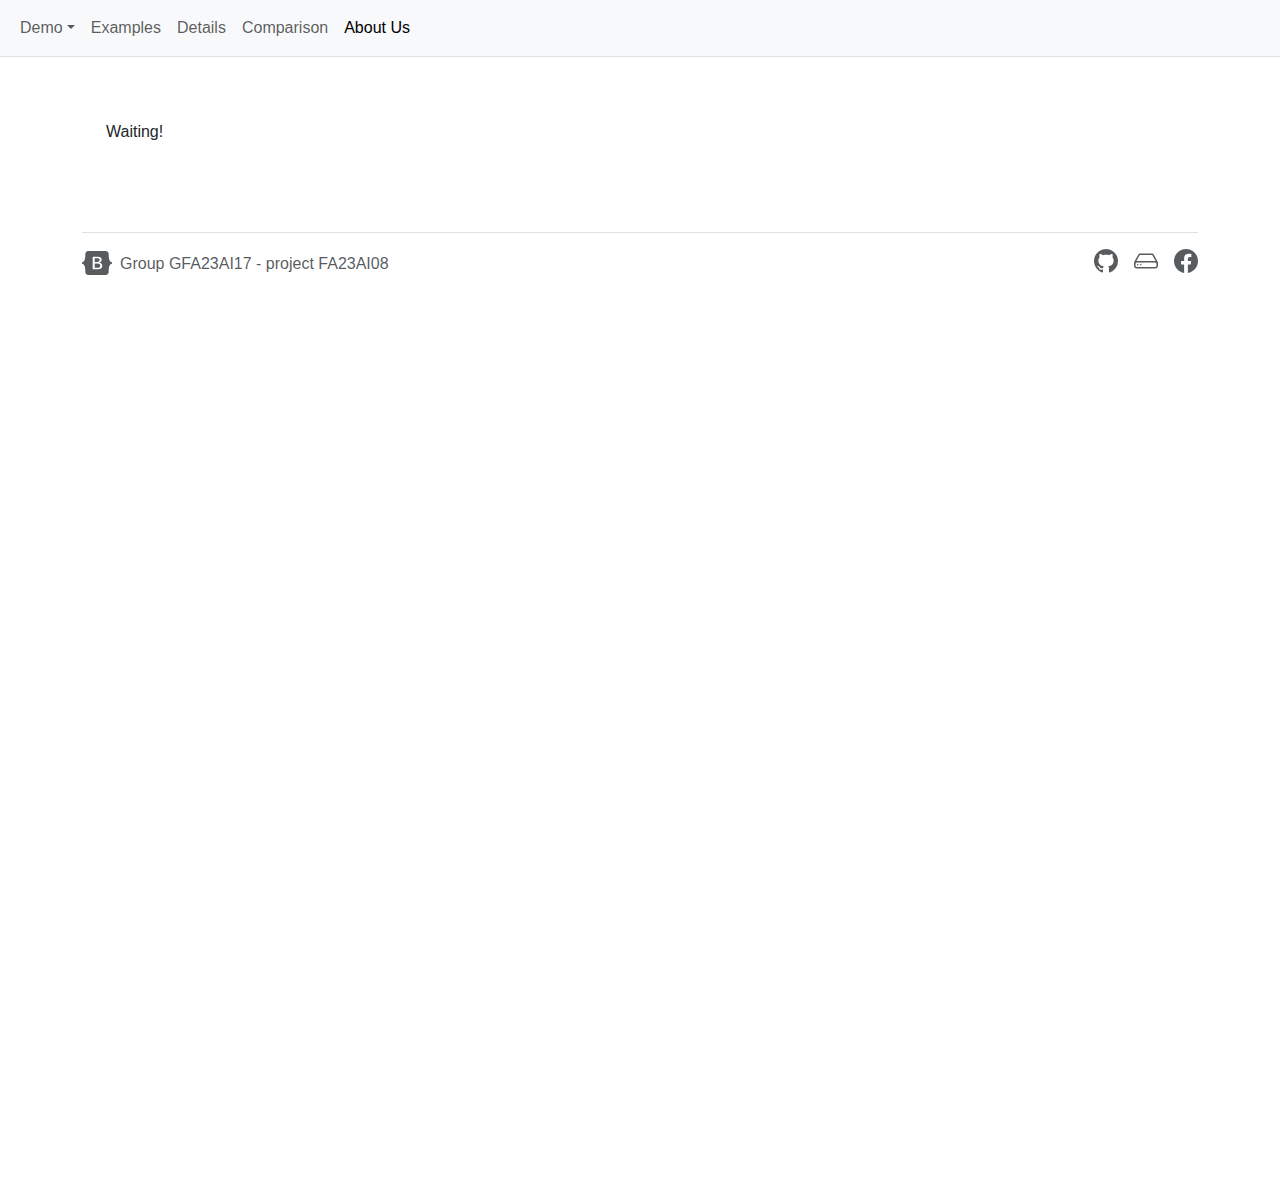
==== deploy/UI/about_us/index.html @ d807eea9 "Create Additional demo, Details, About Us pages" ====
<!DOCTYPE html>
<html lang="en">

<head>
    <title>SISR</title>
    <meta charset="UTF-8">
    <meta name="viewport" content="width=device-width, initial-scale=1.0">
    <link rel="stylesheet" type="text/css" href="./css/bootstrap.min.css">
    <link rel="stylesheet" type="text/css" href="./css/navbar-fixed.css">
</head>

<body style="background-color: white; font-family: Open Sans, sans-serif;">
    <nav class="navbar navbar-expand-md border-bottom fixed-top bg-light fw-medium">
        <div class="container-fluid">
            <button class="navbar-toggler" type="button" data-bs-toggle="collapse" data-bs-target="#navbarCollapse"
                aria-controls="navbarCollapse" aria-expanded="false" aria-label="Toggle navigation">
                <span class="navbar-toggler-icon"></span>
            </button>
            <div class="collapse navbar-collapse" id="navbarCollapse">
                <ul class="navbar-nav me-auto mb-2 mb-md-0">
                    <li class="nav-item dropdown">
                        <a class="nav-link dropdown-toggle" href="#" data-bs-toggle="dropdown"
                            aria-expanded="false">Demo</a>
                        <ul class="dropdown-menu">
                            <li><a class="dropdown-item" href="../demo/index.html">Main task</a></li>
                            <li><a class="dropdown-item" href="../additional_demo/index.html">Additional task</a></li>
                        </ul>
                    </li>
                    <li class="nav-item">
                        <a class="nav-link" href="../example/index.html">Examples</a>
                    </li>
                    <li class="nav-item">
                        <a class="nav-link" href="../model_overview/index.html">Details</a>
                    </li>
                    <li class="nav-item">
                        <a class="nav-link" href="../comparison/index.html">Comparison</a>
                    </li>
                    <li class="nav-item ">
                        <a class="nav-link active" aria-current="page" href="#">About Us</a>
                    </li>
                </ul>
            </div>
        </div>
    </nav>


    <main class="container">
        <div class="container px-4 py-5">
            <p>Waiting!</p>
        </div>




        <footer class="d-flex flex-wrap justify-content-between align-items-center py-3 my-4 border-top">
            <div class="col-md-4 d-flex align-items-center">
                <a href="/" class="mb-3 me-2 mb-md-0 text-body-secondary text-decoration-none lh-1">
                    <svg class="bi" width="30" height="24">
                        <use xlink:href="#bootstrap"></use>
                    </svg>
                </a>
                <span class="mb-3 mb-md-0 text-body-secondary">Group GFA23AI17 - project FA23AI08</span>
            </div>

            <ul class="nav col-md-4 justify-content-end list-unstyled d-flex">
                <li class="ms-3"><a class="text-body-secondary"
                        href="https://github.com/ngoduythinh250601/HAT-experiment.git" target="_blank"><svg class="bi"
                            width="24" height="24">
                            <use xlink:href="#github"></use>
                        </svg></a></li>
                <li class="ms-3"><a class="text-body-secondary"
                        href="https://drive.google.com/drive/folders/1rtrWZ_BP1QOc4smIZqenU_G7Uro3pOQW?usp=sharing"
                        target="_blank"><svg class="bi" width="24" height="24">
                            <use xlink:href="#drive"></use>
                        </svg></a></li>
                <li class="ms-3"><a class="text-body-secondary" href="https://www.facebook.com/thinhduy2506 "
                        target="_blank"><svg class="bi" width="24" height="24">
                            <use xlink:href="#facebook"></use>
                        </svg></a></li>
            </ul>
        </footer>
        <svg xmlns="http://www.w3.org/2000/svg" class="d-none">
            <symbol id="bootstrap" viewBox="0 0 118 94">
                <title>Bootstrap</title>
                <path fill-rule="evenodd" clip-rule="evenodd"
                    d="M24.509 0c-6.733 0-11.715 5.893-11.492 12.284.214 6.14-.064 14.092-2.066 20.577C8.943 39.365 5.547 43.485 0 44.014v5.972c5.547.529 8.943 4.649 10.951 11.153 2.002 6.485 2.28 14.437 2.066 20.577C12.794 88.106 17.776 94 24.51 94H93.5c6.733 0 11.714-5.893 11.491-12.284-.214-6.14.064-14.092 2.066-20.577 2.009-6.504 5.396-10.624 10.943-11.153v-5.972c-5.547-.529-8.934-4.649-10.943-11.153-2.002-6.484-2.28-14.437-2.066-20.577C105.214 5.894 100.233 0 93.5 0H24.508zM80 57.863C80 66.663 73.436 72 62.543 72H44a2 2 0 01-2-2V24a2 2 0 012-2h18.437c9.083 0 15.044 4.92 15.044 12.474 0 5.302-4.01 10.049-9.119 10.88v.277C75.317 46.394 80 51.21 80 57.863zM60.521 28.34H49.948v14.934h8.905c6.884 0 10.68-2.772 10.68-7.727 0-4.643-3.264-7.207-9.012-7.207zM49.948 49.2v16.458H60.91c7.167 0 10.964-2.876 10.964-8.281 0-5.406-3.903-8.178-11.425-8.178H49.948z">
                </path>
            </symbol>
            <symbol id="facebook" viewBox="0 0 16 16">
                <path
                    d="M16 8.049c0-4.446-3.582-8.05-8-8.05C3.58 0-.002 3.603-.002 8.05c0 4.017 2.926 7.347 6.75 7.951v-5.625h-2.03V8.05H6.75V6.275c0-2.017 1.195-3.131 3.022-3.131.876 0 1.791.157 1.791.157v1.98h-1.009c-.993 0-1.303.621-1.303 1.258v1.51h2.218l-.354 2.326H9.25V16c3.824-.604 6.75-3.934 6.75-7.951z" />

            </symbol>
            <symbol id="drive" viewBox="0 0 16 16" alt="drive">
                <path d="M4.5 11a.5.5 0 1 0 0-1 .5.5 0 0 0 0 1zM3 10.5a.5.5 0 1 1-1 0 .5.5 0 0 1 1 0z" />
                <path
                    d="M16 11a2 2 0 0 1-2 2H2a2 2 0 0 1-2-2V9.51c0-.418.105-.83.305-1.197l2.472-4.531A1.5 1.5 0 0 1 4.094 3h7.812a1.5 1.5 0 0 1 1.317.782l2.472 4.53c.2.368.305.78.305 1.198V11zM3.655 4.26 1.592 8.043C1.724 8.014 1.86 8 2 8h12c.14 0 .276.014.408.042L12.345 4.26a.5.5 0 0 0-.439-.26H4.094a.5.5 0 0 0-.44.26zM1 10v1a1 1 0 0 0 1 1h12a1 1 0 0 0 1-1v-1a1 1 0 0 0-1-1H2a1 1 0 0 0-1 1z" />

            </symbol>
            <symbol id="github" viewBox="0 0 16 16" alt="github">
                <path
                    d="M8 0C3.58 0 0 3.58 0 8c0 3.54 2.29 6.53 5.47 7.59.4.07.55-.17.55-.38 0-.19-.01-.82-.01-1.49-2.01.37-2.53-.49-2.69-.94-.09-.23-.48-.94-.82-1.13-.28-.15-.68-.52-.01-.53.63-.01 1.08.58 1.23.82.72 1.21 1.87.87 2.33.66.07-.52.28-.87.51-1.07-1.78-.2-3.64-.89-3.64-3.95 0-.87.31-1.59.82-2.15-.08-.2-.36-1.02.08-2.12 0 0 .67-.21 2.2.82.64-.18 1.32-.27 2-.27.68 0 1.36.09 2 .27 1.53-1.04 2.2-.82 2.2-.82.44 1.1.16 1.92.08 2.12.51.56.82 1.27.82 2.15 0 3.07-1.87 3.75-3.65 3.95.29.25.54.73.54 1.48 0 1.07-.01 1.93-.01 2.2 0 .21.15.46.55.38A8.012 8.012 0 0 0 16 8c0-4.42-3.58-8-8-8z" />
            </symbol>
        </svg>
    </main>
    <script src="./js/bootstrap.bundle.min.js"></script>
</body>

</html>
---- deploy/UI/about_us/css/navbar-fixed.css ----
body {
    min-height: 75rem;
    padding-top: 4.5rem;
  }
  

.bd-placeholder-img {
    font-size: 1.125rem;
    text-anchor: middle;
    -webkit-user-select: none;
    -moz-user-select: none;
    user-select: none;
  }

  @media (min-width: 768px) {
    .bd-placeholder-img-lg {
      font-size: 3.5rem;
    }
  }

  .b-example-divider {
    width: 100%;
    height: 3rem;
    background-color: white;
    border: solid rgba(0, 0, 0, .15);
    border-width: 1px 0;
    box-shadow: inset 0 .5em 1.5em rgba(247, 246, 246, 0.1), inset 0 .125em .5em rgba(0, 0, 0, .15);
  }

  .b-example-vr {
    flex-shrink: 0;
    width: 1.5rem;
    height: 100vh;
  }

  .bi {
    vertical-align: -.125em;
    fill: currentColor;
  }

  .nav-scroller {
    position: relative;
    z-index: 2;
    height: 2.75rem;
    overflow-y: hidden;
  }

  .nav-scroller .nav {
    display: flex;
    flex-wrap: nowrap;
    padding-bottom: 1rem;
    margin-top: -1px;
    overflow-x: auto;
    text-align: center;
    white-space: nowrap;
    -webkit-overflow-scrolling: touch;
  }

  .btn-bd-primary {
    --bd-violet-bg: #712cf9;
    --bd-violet-rgb: 112.520718, 44.062154, 249.437846;

    --bs-btn-font-weight: 600;
    --bs-btn-color: var(--bs-white);
    --bs-btn-bg: var(--bd-violet-bg);
    --bs-btn-border-color: var(--bd-violet-bg);
    --bs-btn-hover-color: var(--bs-white);
    --bs-btn-hover-bg: #6528e0;
    --bs-btn-hover-border-color: #6528e0;
    --bs-btn-focus-shadow-rgb: var(--bd-violet-rgb);
    --bs-btn-active-color: var(--bs-btn-hover-color);
    --bs-btn-active-bg: #5a23c8;
    --bs-btn-active-border-color: #5a23c8;
  }

  .bd-mode-toggle {
    z-index: 1500;
  }

  .bd-mode-toggle .dropdown-menu .active .bi {
    display: block !important;
  }
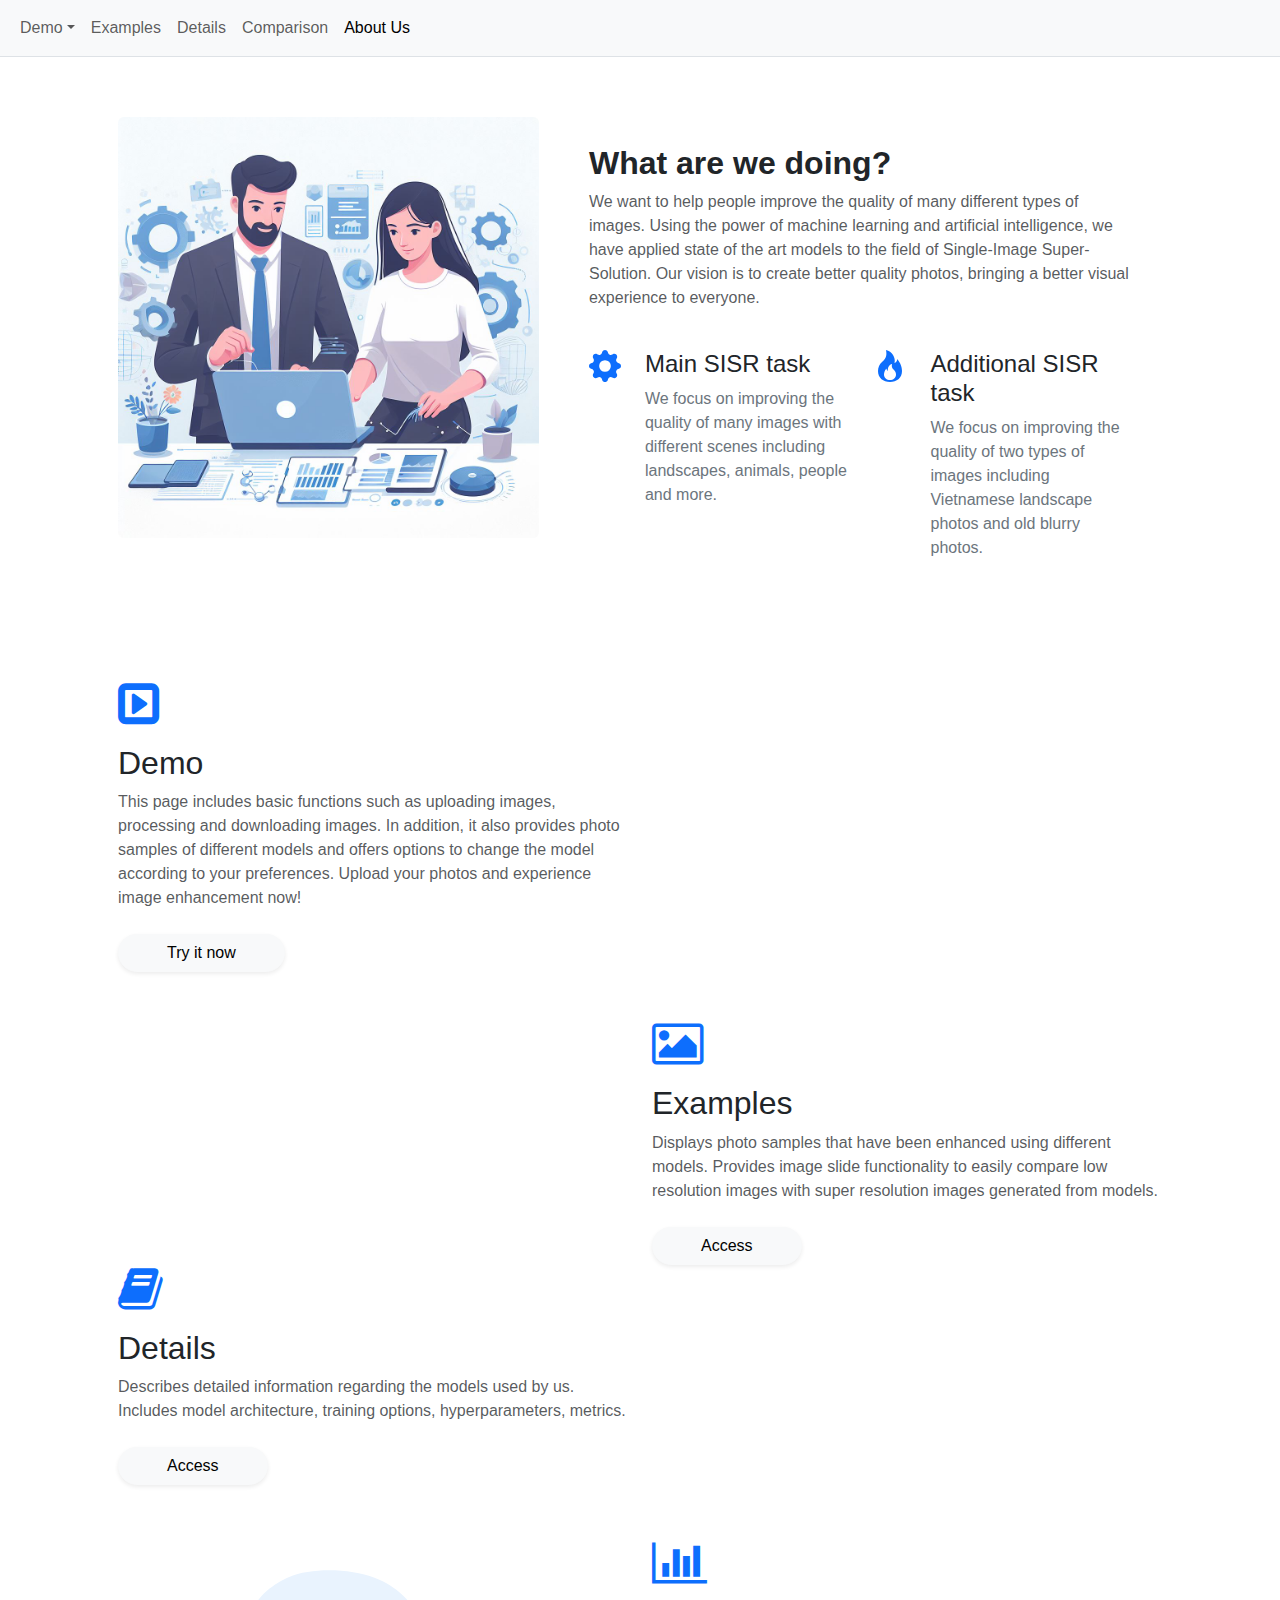
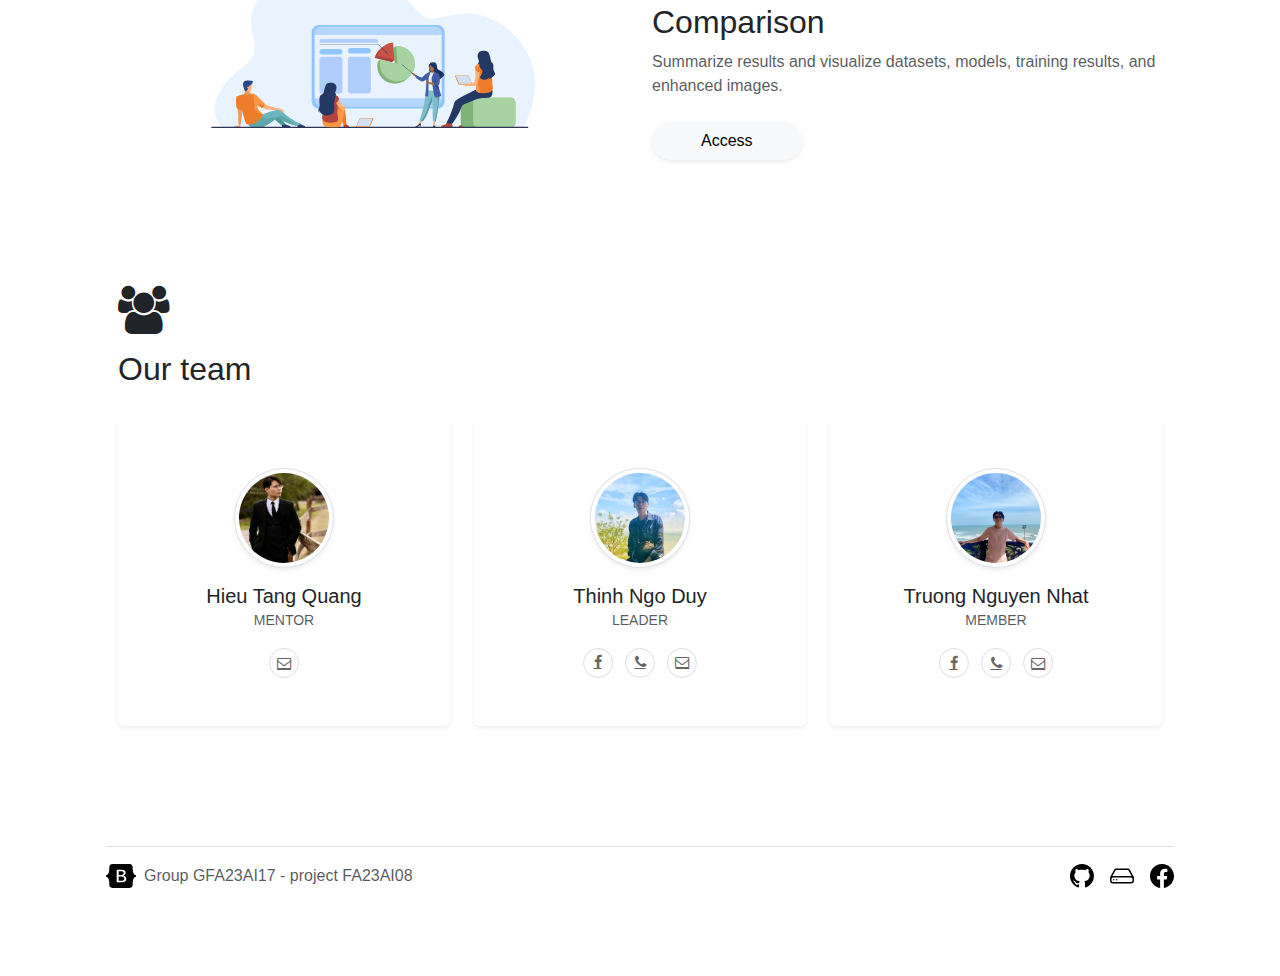
==== commit 4d91a682: "complete About Us page" ====
--- a/deploy/UI/about_us/index.html
+++ b/deploy/UI/about_us/index.html
@@ -6,7 +6,10 @@
     <meta charset="UTF-8">
     <meta name="viewport" content="width=device-width, initial-scale=1.0">
     <link rel="stylesheet" type="text/css" href="./css/bootstrap.min.css">
-    <link rel="stylesheet" type="text/css" href="./css/navbar-fixed.css">
+    <link rel="stylesheet" type="text/css" href="./css/social_link.css">
+    <link rel="stylesheet" type="text/css"
+        href="https://stackpath.bootstrapcdn.com/font-awesome/4.7.0/css/font-awesome.min.css">
+
 </head>
 
 <body style="background-color: white; font-family: Open Sans, sans-serif;">
@@ -46,62 +49,242 @@
 
     <main class="container">
         <div class="container px-4 py-5">
-            <p>Waiting!</p>
-        </div>
-
-
-
-
-        <footer class="d-flex flex-wrap justify-content-between align-items-center py-3 my-4 border-top">
-            <div class="col-md-4 d-flex align-items-center">
-                <a href="/" class="mb-3 me-2 mb-md-0 text-body-secondary text-decoration-none lh-1">
-                    <svg class="bi" width="30" height="24">
-                        <use xlink:href="#bootstrap"></use>
-                    </svg>
-                </a>
-                <span class="mb-3 mb-md-0 text-body-secondary">Group GFA23AI17 - project FA23AI08</span>
+            <section class="py-3 py-md-5 py-xl-8">
+                <div class="container">
+                    <div class="row gy-3 gy-md-4 gy-lg-0 align-items-lg-center">
+                        <div class="col-12 col-lg-6 col-xl-5">
+                            <img class="img-fluid rounded" loading="lazy" src="./images/intro.jfif" alt="">
+                        </div>
+                        <div class="col-12 col-lg-6 col-xl-7">
+                            <div class="row justify-content-xl-center">
+                                <div class="col-12 col-xl-11">
+                                    <h2 class="fw-semibold pt-5">What are we doing?</h2>
+                                    <p class="text-body-secondary mb-3">We want to help people improve the quality of
+                                        many different types of images. Using the power of machine learning and
+                                        artificial intelligence, we have applied state of the art models to the field of
+                                        Single-Image Super-Solution. Our vision is to create better quality photos,
+                                        bringing a better visual experience to everyone.</p>
+                                    <br>
+                                    <div class="row gy-4 gy-md-0 gx-xxl-5X">
+                                        <div class="col-12 col-md-6">
+                                            <div class="d-flex">
+                                                <div class="me-4 text-primary">
+                                                    <svg xmlns="http://www.w3.org/2000/svg" width="32" height="32"
+                                                        fill="currentColor" class="bi bi-gear-fill" viewBox="0 0 16 16">
+                                                        <path
+                                                            d="M9.405 1.05c-.413-1.4-2.397-1.4-2.81 0l-.1.34a1.464 1.464 0 0 1-2.105.872l-.31-.17c-1.283-.698-2.686.705-1.987 1.987l.169.311c.446.82.023 1.841-.872 2.105l-.34.1c-1.4.413-1.4 2.397 0 2.81l.34.1a1.464 1.464 0 0 1 .872 2.105l-.17.31c-.698 1.283.705 2.686 1.987 1.987l.311-.169a1.464 1.464 0 0 1 2.105.872l.1.34c.413 1.4 2.397 1.4 2.81 0l.1-.34a1.464 1.464 0 0 1 2.105-.872l.31.17c1.283.698 2.686-.705 1.987-1.987l-.169-.311a1.464 1.464 0 0 1 .872-2.105l.34-.1c1.4-.413 1.4-2.397 0-2.81l-.34-.1a1.464 1.464 0 0 1-.872-2.105l.17-.31c.698-1.283-.705-2.686-1.987-1.987l-.311.169a1.464 1.464 0 0 1-2.105-.872l-.1-.34zM8 10.93a2.929 2.929 0 1 1 0-5.86 2.929 2.929 0 0 1 0 5.858z" />
+                                                    </svg>
+                                                </div>
+                                                <div>
+                                                    <h4>Main SISR task</h4>
+                                                    <p class="text-secondary mb-0">We focus on improving the quality of
+                                                        many images with different scenes including landscapes,
+                                                        animals, people and more.
+                                                    </p>
+                                                </div>
+                                            </div>
+                                        </div>
+                                        <div class="col-12 col-md-6">
+                                            <div class="d-flex">
+                                                <div class="me-4 text-primary">
+                                                    <svg xmlns="http://www.w3.org/2000/svg" width="32" height="32"
+                                                        fill="currentColor" class="bi bi-fire" viewBox="0 0 16 16">
+                                                        <path
+                                                            d="M8 16c3.314 0 6-2 6-5.5 0-1.5-.5-4-2.5-6 .25 1.5-1.25 2-1.25 2C11 4 9 .5 6 0c.357 2 .5 4-2 6-1.25 1-2 2.729-2 4.5C2 14 4.686 16 8 16Zm0-1c-1.657 0-3-1-3-2.75 0-.75.25-2 1.25-3C6.125 10 7 10.5 7 10.5c-.375-1.25.5-3.25 2-3.5-.179 1-.25 2 1 3 .625.5 1 1.364 1 2.25C11 14 9.657 15 8 15Z" />
+                                                    </svg>
+                                                </div>
+                                                <div>
+                                                    <h4>Additional SISR task</h4>
+                                                    <p class="text-secondary mb-0">We focus on improving the quality of
+                                                        two types of images including Vietnamese landscape photos and
+                                                        old blurry photos.</p>
+                                                </div>
+                                            </div>
+                                        </div>
+                                    </div>
+                                </div>
+                            </div>
+                        </div>
+                    </div>
+                </div>
+            </section>
+            <br>
+
+            <div class="container py-5">
+                <div class="row align-items-center mb-5">
+                    <div class="col-lg-6 order-2 order-lg-1"><i
+                            class="fa fa-caret-square-o-right fa-3x mb-3 text-primary"></i>
+                        <h2 class="fw-light">Demo</h2>
+                        <p class="font-italic text-muted mb-4">This page includes basic functions such as uploading
+                            images, processing and downloading images. In addition, it also provides photo samples of
+                            different models and offers options to change the model according to your preferences.
+                            Upload your photos and experience image enhancement now!
+                        </p>
+                        <a href="../demo/index.html" class="btn btn-light px-5 rounded-pill shadow-sm">Try it now</a>
+                    </div>
+                    <div class="col-lg-5 px-5 mx-auto order-1 order-lg-2">
+                        <img src="https://bootstrapious.com/i/snippets/sn-about/img-1.jpg" alt=""
+                            class="img-fluid mb-4 mb-lg-0">
+                    </div>
+                </div>
+                <div class="row align-items-center">
+                    <div class="col-lg-5 px-5 mx-auto"><img
+                            src="https://bootstrapious.com/i/snippets/sn-about/img-2.jpg" alt=""
+                            class="img-fluid mb-4 mb-lg-0"></div>
+                    <div class="col-lg-6"><i class="fa fa-picture-o fa-3x mb-3 text-primary"></i>
+                        <h2 class="font-weight-light">Examples</h2>
+                        <p class="font-italic text-muted mb-4">Displays photo samples that have been enhanced using
+                            different models. Provides image slide functionality to easily compare low resolution images
+                            with super resolution images generated from models.
+                        </p>
+                        <a href="../example/index.html" class="btn btn-light px-5 rounded-pill shadow-sm">Access</a>
+                    </div>
+                </div>
+                <div class="row align-items-center mb-5">
+                    <div class="col-lg-6 order-2 order-lg-1"><i class="fa fa-book fa-3x mb-3 text-primary"></i>
+                        <h2 class="font-weight-light">Details </h2>
+                        <p class="font-italic text-muted mb-4">Describes detailed information regarding the models used
+                            by us. Includes model architecture, training options, hyperparameters, metrics.</p>
+                        <a href="../model_overview/index.html"
+                            class="btn btn-light px-5 rounded-pill shadow-sm">Access</a>
+                    </div>
+                    <div class="col-lg-5 px-5 mx-auto order-1 order-lg-2"><img
+                            src="https://www.brainiumacademy.com/wp-content/uploads/2023/08/brainium-academy-thum1.webp"
+                            alt="" class="img-fluid mb-4 mb-lg-0"></div>
+                </div>
+                <div class="row align-items-center">
+                    <div class="col-lg-5 px-5 mx-auto"><img src="../about_us/images/comparison.svg" alt=""
+                            class="img-fluid mb-4 mb-lg-0"></div>
+                    <div class="col-lg-6">
+                        <i class="fa fa-bar-chart fa-3x mb-3 text-primary"></i>
+                        <h2 class="font-weight-light">Comparison</h2>
+                        <p class="font-italic text-muted mb-4">Summarize results and visualize datasets, models,
+                            training results, and enhanced images.</p>
+                        <a href="../comparison/index.html" class="btn btn-light px-5 rounded-pill shadow-sm">Access</a>
+                    </div>
+                </div>
             </div>
-
-            <ul class="nav col-md-4 justify-content-end list-unstyled d-flex">
-                <li class="ms-3"><a class="text-body-secondary"
-                        href="https://github.com/ngoduythinh250601/HAT-experiment.git" target="_blank"><svg class="bi"
-                            width="24" height="24">
-                            <use xlink:href="#github"></use>
-                        </svg></a></li>
-                <li class="ms-3"><a class="text-body-secondary"
-                        href="https://drive.google.com/drive/folders/1rtrWZ_BP1QOc4smIZqenU_G7Uro3pOQW?usp=sharing"
-                        target="_blank"><svg class="bi" width="24" height="24">
-                            <use xlink:href="#drive"></use>
-                        </svg></a></li>
-                <li class="ms-3"><a class="text-body-secondary" href="https://www.facebook.com/thinhduy2506 "
-                        target="_blank"><svg class="bi" width="24" height="24">
-                            <use xlink:href="#facebook"></use>
-                        </svg></a></li>
-            </ul>
-        </footer>
-        <svg xmlns="http://www.w3.org/2000/svg" class="d-none">
-            <symbol id="bootstrap" viewBox="0 0 118 94">
-                <title>Bootstrap</title>
-                <path fill-rule="evenodd" clip-rule="evenodd"
-                    d="M24.509 0c-6.733 0-11.715 5.893-11.492 12.284.214 6.14-.064 14.092-2.066 20.577C8.943 39.365 5.547 43.485 0 44.014v5.972c5.547.529 8.943 4.649 10.951 11.153 2.002 6.485 2.28 14.437 2.066 20.577C12.794 88.106 17.776 94 24.51 94H93.5c6.733 0 11.714-5.893 11.491-12.284-.214-6.14.064-14.092 2.066-20.577 2.009-6.504 5.396-10.624 10.943-11.153v-5.972c-5.547-.529-8.934-4.649-10.943-11.153-2.002-6.484-2.28-14.437-2.066-20.577C105.214 5.894 100.233 0 93.5 0H24.508zM80 57.863C80 66.663 73.436 72 62.543 72H44a2 2 0 01-2-2V24a2 2 0 012-2h18.437c9.083 0 15.044 4.92 15.044 12.474 0 5.302-4.01 10.049-9.119 10.88v.277C75.317 46.394 80 51.21 80 57.863zM60.521 28.34H49.948v14.934h8.905c6.884 0 10.68-2.772 10.68-7.727 0-4.643-3.264-7.207-9.012-7.207zM49.948 49.2v16.458H60.91c7.167 0 10.964-2.876 10.964-8.281 0-5.406-3.903-8.178-11.425-8.178H49.948z">
-                </path>
-            </symbol>
-            <symbol id="facebook" viewBox="0 0 16 16">
-                <path
-                    d="M16 8.049c0-4.446-3.582-8.05-8-8.05C3.58 0-.002 3.603-.002 8.05c0 4.017 2.926 7.347 6.75 7.951v-5.625h-2.03V8.05H6.75V6.275c0-2.017 1.195-3.131 3.022-3.131.876 0 1.791.157 1.791.157v1.98h-1.009c-.993 0-1.303.621-1.303 1.258v1.51h2.218l-.354 2.326H9.25V16c3.824-.604 6.75-3.934 6.75-7.951z" />
-
-            </symbol>
-            <symbol id="drive" viewBox="0 0 16 16" alt="drive">
-                <path d="M4.5 11a.5.5 0 1 0 0-1 .5.5 0 0 0 0 1zM3 10.5a.5.5 0 1 1-1 0 .5.5 0 0 1 1 0z" />
-                <path
-                    d="M16 11a2 2 0 0 1-2 2H2a2 2 0 0 1-2-2V9.51c0-.418.105-.83.305-1.197l2.472-4.531A1.5 1.5 0 0 1 4.094 3h7.812a1.5 1.5 0 0 1 1.317.782l2.472 4.53c.2.368.305.78.305 1.198V11zM3.655 4.26 1.592 8.043C1.724 8.014 1.86 8 2 8h12c.14 0 .276.014.408.042L12.345 4.26a.5.5 0 0 0-.439-.26H4.094a.5.5 0 0 0-.44.26zM1 10v1a1 1 0 0 0 1 1h12a1 1 0 0 0 1-1v-1a1 1 0 0 0-1-1H2a1 1 0 0 0-1 1z" />
-
-            </symbol>
-            <symbol id="github" viewBox="0 0 16 16" alt="github">
-                <path
-                    d="M8 0C3.58 0 0 3.58 0 8c0 3.54 2.29 6.53 5.47 7.59.4.07.55-.17.55-.38 0-.19-.01-.82-.01-1.49-2.01.37-2.53-.49-2.69-.94-.09-.23-.48-.94-.82-1.13-.28-.15-.68-.52-.01-.53.63-.01 1.08.58 1.23.82.72 1.21 1.87.87 2.33.66.07-.52.28-.87.51-1.07-1.78-.2-3.64-.89-3.64-3.95 0-.87.31-1.59.82-2.15-.08-.2-.36-1.02.08-2.12 0 0 .67-.21 2.2.82.64-.18 1.32-.27 2-.27.68 0 1.36.09 2 .27 1.53-1.04 2.2-.82 2.2-.82.44 1.1.16 1.92.08 2.12.51.56.82 1.27.82 2.15 0 3.07-1.87 3.75-3.65 3.95.29.25.54.73.54 1.48 0 1.07-.01 1.93-.01 2.2 0 .21.15.46.55.38A8.012 8.012 0 0 0 16 8c0-4.42-3.58-8-8-8z" />
-            </symbol>
-        </svg>
+            <br>
+            <!-- our team-->
+            <div class="container py-5">
+                <div class="row mb-4">
+                    <i class="fa fa-users fa-3x mb-3"></i>
+                    <div class="col-lg-5">
+                        <h2 class="fw-medium ">Our team</h2>
+                        <!-- <p class="font-italic text-muted">Enhance image resolution.</p> -->
+                    </div>
+                </div>
+                <div class="row text-center justify-content-center">
+                    <!-- Team item-->
+                    <div class="col-xl-4 col-sm-7 mb-5">
+                        <div class="bg-white rounded shadow-sm py-5 px-4"><img src="./images/mentor.png" alt=""
+                                width="100" class="img-fluid rounded-circle mb-3 img-thumbnail shadow-sm">
+                            <h5 class="mb-0">Hieu Tang Quang</h5><span
+                                class="small text-uppercase text-muted">Mentor</span>
+                            <ul class="social mb-0 list-inline mt-3">
+                                <li class="list-inline-item"><a href="mailto:hieutq10@fe.edu.vn" class="social-link"
+                                        target="_blank"><i class="fa fa-envelope-o"></i></a>
+                                </li>
+                            </ul>
+                        </div>
+                    </div>
+                    <!-- End-->
+                    <!-- Team item-->
+                    <div class="col-xl-4 col-sm-7 mb-5">
+                        <div class="bg-white rounded shadow-sm py-5 px-4"><img src="./images/thinh.jpg" alt=""
+                                width="100" class="img-fluid rounded-circle mb-3 img-thumbnail shadow-sm">
+                            <h5 class="mb-0">Thinh Ngo Duy</h5><span class="small text-uppercase text-muted">Leader
+                            </span>
+                            <ul class="social mb-0 list-inline mt-3">
+                                <li class="list-inline-item"><a href="https://www.facebook.com/thinhduy2506"
+                                        class="social-link" target="_blank"><i class="fa fa-facebook-f"></i></a></li>
+                                <li class="list-inline-item"><a href="tel:+84 834338820" class="social-link"
+                                        target="_blank"><i class="fa fa-phone"></i></a></li>
+                                <li class="list-inline-item"><a href="mailto:thinhndse150181@fpt.edu.vn"
+                                        class="social-link" target="_blank"><i class="fa fa-envelope-o"></i></a>
+                                </li>
+                            </ul>
+                        </div>
+                    </div>
+                    <!-- End-->
+                    <!-- Team item-->
+                    <div class="col-xl-4 col-sm-7 mb-5">
+                        <div class="bg-white rounded shadow-sm py-5 px-4"><img src="./images/truong.jpg" alt=""
+                                width="100" class="img-fluid rounded-circle mb-3 img-thumbnail shadow-sm">
+                            <h5 class="mb-0">Truong Nguyen Nhat </h5><span
+                                class="small text-uppercase text-muted">Member
+                            </span>
+                            <ul class="social mb-0 list-inline mt-3">
+                                <li class="list-inline-item"><a
+                                        href="https://www.facebook.com/profile.php?id=100076529220663"
+                                        class="social-link" target="_blank"><i class="fa fa-facebook-f"></i></a></li>
+                                <li class="list-inline-item"><a href="tel:+84 867080030" class="social-link"
+                                        target="_blank"><i class="fa fa-phone"></i></a></li>
+                                <li class="list-inline-item"><a href="mailto:truongnnse150331@fpt.edu.vn"
+                                        class="social-link" target="_blank"><i class="fa fa-envelope-o"></i></a>
+                                </li>
+                            </ul>
+                        </div>
+                    </div>
+                    <!-- End-->
+
+                </div>
+
+            </div>
+
+
+
+
+            <footer class="d-flex flex-wrap justify-content-between align-items-center py-3 my-4 border-top">
+                <div class="col-md-4 d-flex align-items-center">
+                    <a href="/" class="mb-3 me-2 mb-md-0 text-body-secondary text-decoration-none lh-1">
+                        <svg class="bi" width="30" height="24">
+                            <use xlink:href="#bootstrap"></use>
+                        </svg>
+                    </a>
+                    <span class="mb-3 mb-md-0 text-body-secondary">Group GFA23AI17 - project FA23AI08</span>
+                </div>
+
+                <ul class="nav col-md-4 justify-content-end list-unstyled d-flex">
+                    <li class="ms-3"><a class="text-body-secondary"
+                            href="https://github.com/ngoduythinh250601/HAT-experiment.git" target="_blank"><svg
+                                class="bi" width="24" height="24">
+                                <use xlink:href="#github"></use>
+                            </svg></a></li>
+                    <li class="ms-3"><a class="text-body-secondary"
+                            href="https://drive.google.com/drive/folders/1rtrWZ_BP1QOc4smIZqenU_G7Uro3pOQW?usp=sharing"
+                            target="_blank"><svg class="bi" width="24" height="24">
+                                <use xlink:href="#drive"></use>
+                            </svg></a></li>
+                    <li class="ms-3"><a class="text-body-secondary" href="https://www.facebook.com/thinhduy2506 "
+                            target="_blank"><svg class="bi" width="24" height="24">
+                                <use xlink:href="#facebook"></use>
+                            </svg></a></li>
+                </ul>
+            </footer>
+            <svg xmlns="http://www.w3.org/2000/svg" class="d-none">
+                <symbol id="bootstrap" viewBox="0 0 118 94">
+                    <title>Bootstrap</title>
+                    <path fill-rule="evenodd" clip-rule="evenodd"
+                        d="M24.509 0c-6.733 0-11.715 5.893-11.492 12.284.214 6.14-.064 14.092-2.066 20.577C8.943 39.365 5.547 43.485 0 44.014v5.972c5.547.529 8.943 4.649 10.951 11.153 2.002 6.485 2.28 14.437 2.066 20.577C12.794 88.106 17.776 94 24.51 94H93.5c6.733 0 11.714-5.893 11.491-12.284-.214-6.14.064-14.092 2.066-20.577 2.009-6.504 5.396-10.624 10.943-11.153v-5.972c-5.547-.529-8.934-4.649-10.943-11.153-2.002-6.484-2.28-14.437-2.066-20.577C105.214 5.894 100.233 0 93.5 0H24.508zM80 57.863C80 66.663 73.436 72 62.543 72H44a2 2 0 01-2-2V24a2 2 0 012-2h18.437c9.083 0 15.044 4.92 15.044 12.474 0 5.302-4.01 10.049-9.119 10.88v.277C75.317 46.394 80 51.21 80 57.863zM60.521 28.34H49.948v14.934h8.905c6.884 0 10.68-2.772 10.68-7.727 0-4.643-3.264-7.207-9.012-7.207zM49.948 49.2v16.458H60.91c7.167 0 10.964-2.876 10.964-8.281 0-5.406-3.903-8.178-11.425-8.178H49.948z">
+                    </path>
+                </symbol>
+                <symbol id="facebook" viewBox="0 0 16 16">
+                    <path
+                        d="M16 8.049c0-4.446-3.582-8.05-8-8.05C3.58 0-.002 3.603-.002 8.05c0 4.017 2.926 7.347 6.75 7.951v-5.625h-2.03V8.05H6.75V6.275c0-2.017 1.195-3.131 3.022-3.131.876 0 1.791.157 1.791.157v1.98h-1.009c-.993 0-1.303.621-1.303 1.258v1.51h2.218l-.354 2.326H9.25V16c3.824-.604 6.75-3.934 6.75-7.951z" />
+
+                </symbol>
+                <symbol id="drive" viewBox="0 0 16 16" alt="drive">
+                    <path d="M4.5 11a.5.5 0 1 0 0-1 .5.5 0 0 0 0 1zM3 10.5a.5.5 0 1 1-1 0 .5.5 0 0 1 1 0z" />
+                    <path
+                        d="M16 11a2 2 0 0 1-2 2H2a2 2 0 0 1-2-2V9.51c0-.418.105-.83.305-1.197l2.472-4.531A1.5 1.5 0 0 1 4.094 3h7.812a1.5 1.5 0 0 1 1.317.782l2.472 4.53c.2.368.305.78.305 1.198V11zM3.655 4.26 1.592 8.043C1.724 8.014 1.86 8 2 8h12c.14 0 .276.014.408.042L12.345 4.26a.5.5 0 0 0-.439-.26H4.094a.5.5 0 0 0-.44.26zM1 10v1a1 1 0 0 0 1 1h12a1 1 0 0 0 1-1v-1a1 1 0 0 0-1-1H2a1 1 0 0 0-1 1z" />
+
+                </symbol>
+                <symbol id="github" viewBox="0 0 16 16" alt="github">
+                    <path
+                        d="M8 0C3.58 0 0 3.58 0 8c0 3.54 2.29 6.53 5.47 7.59.4.07.55-.17.55-.38 0-.19-.01-.82-.01-1.49-2.01.37-2.53-.49-2.69-.94-.09-.23-.48-.94-.82-1.13-.28-.15-.68-.52-.01-.53.63-.01 1.08.58 1.23.82.72 1.21 1.87.87 2.33.66.07-.52.28-.87.51-1.07-1.78-.2-3.64-.89-3.64-3.95 0-.87.31-1.59.82-2.15-.08-.2-.36-1.02.08-2.12 0 0 .67-.21 2.2.82.64-.18 1.32-.27 2-.27.68 0 1.36.09 2 .27 1.53-1.04 2.2-.82 2.2-.82.44 1.1.16 1.92.08 2.12.51.56.82 1.27.82 2.15 0 3.07-1.87 3.75-3.65 3.95.29.25.54.73.54 1.48 0 1.07-.01 1.93-.01 2.2 0 .21.15.46.55.38A8.012 8.012 0 0 0 16 8c0-4.42-3.58-8-8-8z" />
+                </symbol>
+            </svg>
     </main>
     <script src="./js/bootstrap.bundle.min.js"></script>
 </body>
--- a/deploy/UI/about_us/css/social_link.css
+++ b/deploy/UI/about_us/css/social_link.css
@@ -0,0 +1,19 @@
+.social-link {
+    width: 30px;
+    height: 30px;
+    border: 1px solid #ddd;
+    display: flex;
+    align-items: center;
+    justify-content: center;
+    color: #666;
+    border-radius: 50%;
+    transition: all 0.3s;
+    font-size: 0.9rem;
+  }
+  
+  .social-link:hover,
+  .social-link:focus {
+    background: #ddd;
+    text-decoration: none;
+    color: #555;
+  }